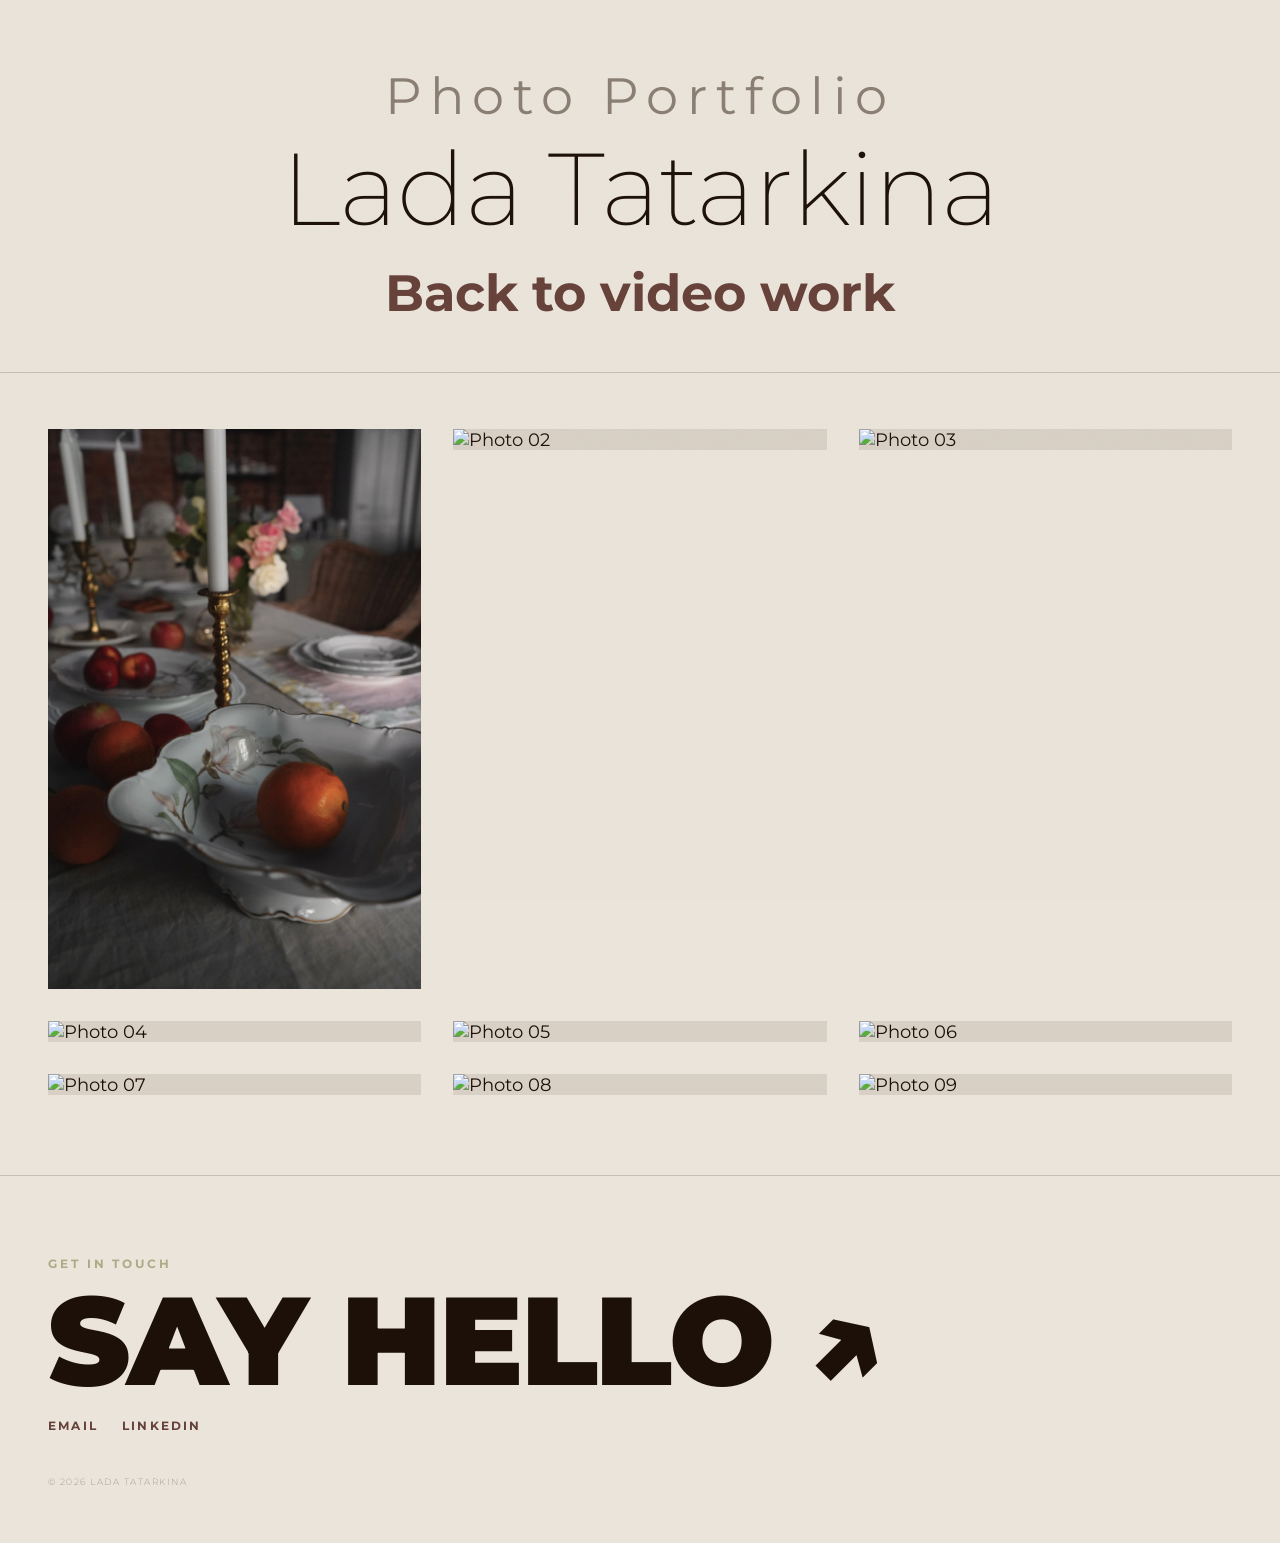
==== photos.html @ 864386ea "update" ====
<!DOCTYPE html>
<html lang="en">
<head>
  <meta charset="UTF-8" />
  <meta name="viewport" content="width=device-width, initial-scale=1.0" />
  <title>Your Name — Photo Editor</title>
  <link rel="preconnect" href="https://fonts.googleapis.com">
  <link href="https://fonts.googleapis.com/css2?family=Montserrat:ital,wght@0,200;0,400;0,700;0,900;1,200;1,400&display=swap" rel="stylesheet">
  <link rel="stylesheet" href="style.css">
</head>
<body>

  <!-- HERO -->
  <header class="hero">
    <p class="hero-eyebrow">Photo Portfolio</p>
    <h1 class="hero-name">Lada Tatarkina</h1>
    <p class="hero-link"><a href="index.html">Back to video work</a></p>
  </header>
  

  <!-- GALLERY -->
  <main class="gallery" id="work">

    <div class="grid-item reveal">
      <div class="thumb">
        <img src="A7_00603.JPG" alt="Photo 01">
      </div>
    </div>

    <div class="grid-item reveal">
      <div class="thumb">
                <img src="6279B204-A298-4025-993B-0469A9A086A4.jpg" alt="Photo 02">

      </div>
    </div>

    <div class="grid-item reveal">
      <div class="thumb">

        <img src="A7_09575.jpg" alt="Photo 03">
      </div>
    </div>

    <div class="grid-item reveal">
      <div class="thumb">
        <img src="IMG_4582.jpg" alt="Photo 04">
      </div>
    </div>

    <div class="grid-item reveal">
      <div class="thumb">
        <img src="IMG_9441.jpg" alt="Photo 05">
      </div>
    </div>

    <div class="grid-item reveal">
      <div class="thumb">
        <img src="65_03616.jpg" alt="Photo 06">
      </div>
    </div>

    <div class="grid-item reveal">
      <div class="thumb">
        <img src=" IMG_8262.jpg" alt="Photo 07">
      </div>
    </div>
       <div class="grid-item reveal">
      <div class="thumb">
        <img src=" IMG_0437.jpg" alt="Photo 08">
      </div>
    </div>
       <div class="grid-item reveal">
      <div class="thumb">
        <img src=" A7_09371.jpg" alt="Photo 09">
      </div>
    </div>

    
  </main>

  <!-- CONTACT -->
  <footer class="contact" id="contact">
    <div class="contact-inner">
      <p class="contact-label">Get in touch</p>
      <h2 class="contact-big">Say Hello ↗</h2>
      <div class="contact-links">
        <a href="mailto:ladatatarkina@email.com">Email</a>
        <a href="www.linkedin.com/in/lada-tatarkina-447020209" target="_blank">LinkedIn</a>
      </div>
    </div>
    <p class="footer-copy">© 2026 Lada Tatarkina</p>
  </footer>

  <script>
    const obs = new IntersectionObserver(entries => {
      entries.forEach(e => {
        if (e.isIntersecting) {
          e.target.classList.add('visible');
          obs.unobserve(e.target);
        }
      });
    }, { threshold: 0.05 });
    document.querySelectorAll('.reveal').forEach(el => obs.observe(el));
  </script>

</body>
</html>
---- style.css ----
*, *::before, *::after { box-sizing: border-box; margin: 0; padding: 0; }

:root {
  --bg:    #EAE4DA;
  --ember: #664139;
  --pear:  #AFA985;
  --ink:   #1c1008;
  --muted: #8a7e72;
  --rule:  #c8bfb3;
  --card:  #d8d0c5;
}

html {
  scroll-behavior: smooth;
  font-size: clamp(1rem, 1.4vw, 1.15rem);
}

body {
  background: var(--bg);
  color: var(--ink);
  font-family: 'Montserrat', sans-serif;
  font-weight: 400;
}

/* grain */
body::after {
  content: '';
  position: fixed; inset: 0;
  pointer-events: none;
  z-index: 999;
  opacity: 0.03;
  background-image: url("data:image/svg+xml,%3Csvg viewBox='0 0 512 512' xmlns='http://www.w3.org/2000/svg'%3E%3Cfilter id='n'%3E%3CfeTurbulence type='fractalNoise' baseFrequency='0.8' numOctaves='4' stitchTiles='stitch'/%3E%3C/filter%3E%3Crect width='100%25' height='100%25' filter='url(%23n)'/%3E%3C/svg%3E");
  background-size: 256px;
}

/* ── HERO ── */
.hero {
  padding: 64px 24px 48px;
  text-align: center;
  border-bottom: 1px solid var(--rule);
}

.hero-eyebrow {
  font-size: clamp(0.3rem, 4vw, 5rem);
  font-weight: 400;
  letter-spacing: 0.16em;
  color: var(--muted);
  text-transform: none;
  margin-bottom: 8px;
}

.hero-name {
  font-size: clamp(1.5rem, 8vw, 10rem);
  font-weight: 200;
  letter-spacing: -0.01em;
  color: var(--ink);
  line-height: 1.05;
}

/* ── GALLERY ── */
.gallery {
  padding: 40px 24px 64px;
  display: grid;
  gap: 32px;

  /* mobile: 1 column */
  grid-template-columns: 1fr;
}

/* tablet: 2 columns */
@media (min-width: 560px) {
  .gallery {
    grid-template-columns: repeat(2, 1fr);
    gap: 28px;
  }
}

/* desktop: 3 columns */
@media (min-width: 900px) {
  .gallery {
    grid-template-columns: repeat(3, 1fr);
    padding: 56px 48px 80px;
    gap: 32px;
  }
}

/* ── GRID ITEM ── */
.grid-item {
  display: flex;
  flex-direction: column;
  gap: 10px;
}

/* ── THUMBNAIL ── */
.thumb {
  position: relative;
  width: 100%;
  background: var(--card);
  overflow: hidden;
}

.thumb-ph {
  display: block;
  width: 100%;
  aspect-ratio: 16/9; /* fallback placeholder ratio */
  background: #cfc6ba;
  transition: background 0.2s;
}

.grid-item:hover .thumb-ph { background: #c2b9ac; }

.thumb iframe,
.thumb video,
.thumb img {
  display: block;
  width: 100%;
  height: auto;
  border: none;
  object-fit: cover;
}

.hero-link {
  margin-top: 18px;
}

.hero-link a {
  color: var(--ember);
  text-decoration: none;
  border-bottom: 1px solid transparent;
  padding-bottom: 2px;
  font-weight: 700;
  transition: border-color 0.15s;
    font-size: clamp(0.3rem, 4vw, 4rem);
}

.hero-link a:hover {
  border-color: var(--ember);
}

/* ── ITEM TITLE ── */
.item-title {
  font-size: clamp(0.78rem, 1vw, 0.92rem);
  font-weight: 400;
  letter-spacing: 0.06em;
  color: var(--ink);
}

.contact {
  border-top: 1px solid var(--rule);
  padding: 64px 24px 48px;
  display: flex;
  flex-direction: column;
  gap: 40px;
}

@media (min-width: 900px) {
  .contact { padding: 80px 48px 56px; }
}

.contact-inner {
  display: flex;
  flex-direction: column;
  gap: 12px;
}

.contact-label {
  font-size: clamp(0.68rem, 0.9vw, 0.78rem);
  font-weight: 700;
  letter-spacing: 0.24em;
  text-transform: uppercase;
  color: var(--pear);
}

.contact-big {
  font-size: clamp(2.4rem, 10vw, 7rem);
  font-weight: 900;
  text-transform: uppercase;
  line-height: 0.92;
  letter-spacing: -0.02em;
  color: var(--ink);
  cursor: default;
}

.contact-links {
  display: flex;
  gap: 24px;
  flex-wrap: wrap;
  margin-top: 8px;
}

.contact-links a {
  font-size: clamp(0.68rem, 0.9vw, 0.8rem);
  font-weight: 700;
  letter-spacing: 0.18em;
  text-transform: uppercase;
  color: var(--ember);
  text-decoration: none;
  border-bottom: 1px solid transparent;
  padding-bottom: 2px;
  transition: border-color 0.15s;
}
.contact-links a:hover { border-color: var(--ember); }

.footer-copy {
  font-size: 0.52rem;
  font-weight: 200;
  letter-spacing: 0.16em;
  text-transform: uppercase;
  color: var(--muted);
}

/* ── REVEAL ── */
.reveal {
  opacity: 0;
  transform: translateY(16px);
  transition: opacity 0.6s ease, transform 0.6s ease;
}
.reveal.visible {
  opacity: 1;
  transform: none;
}
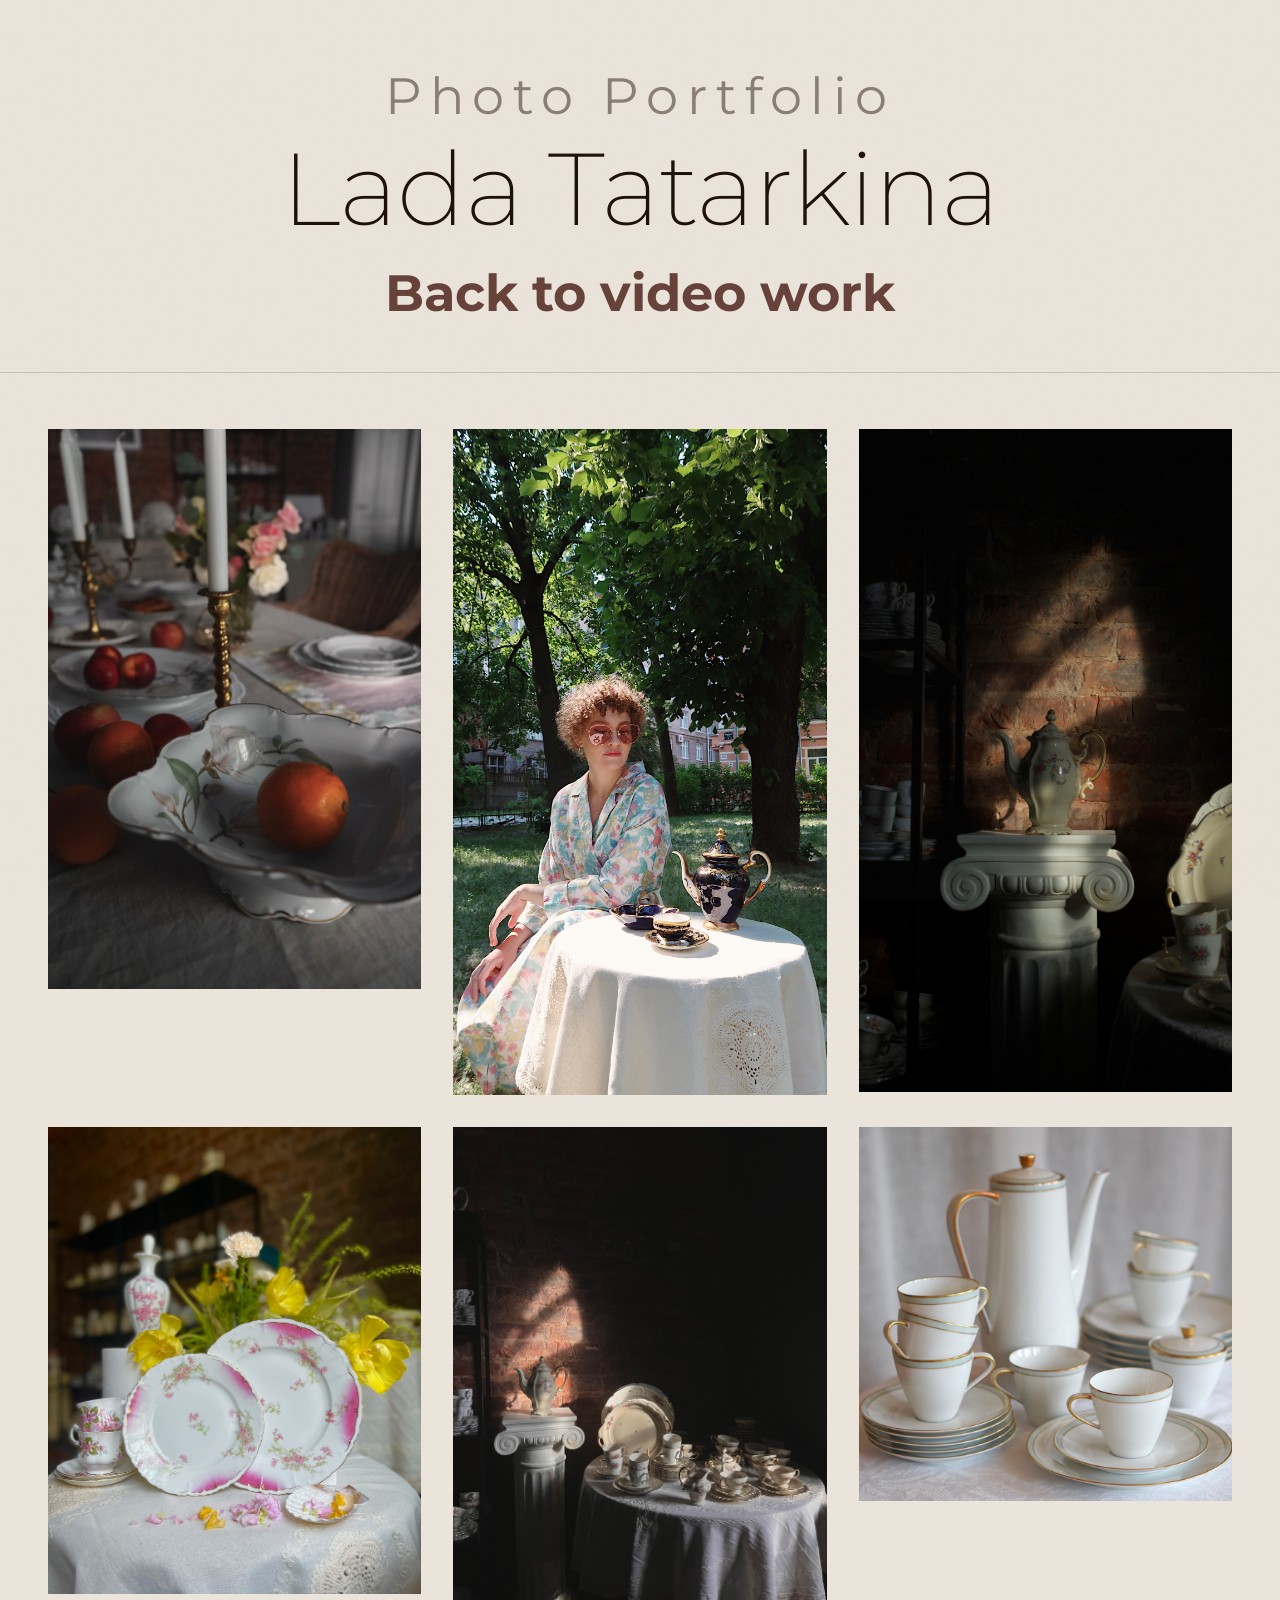
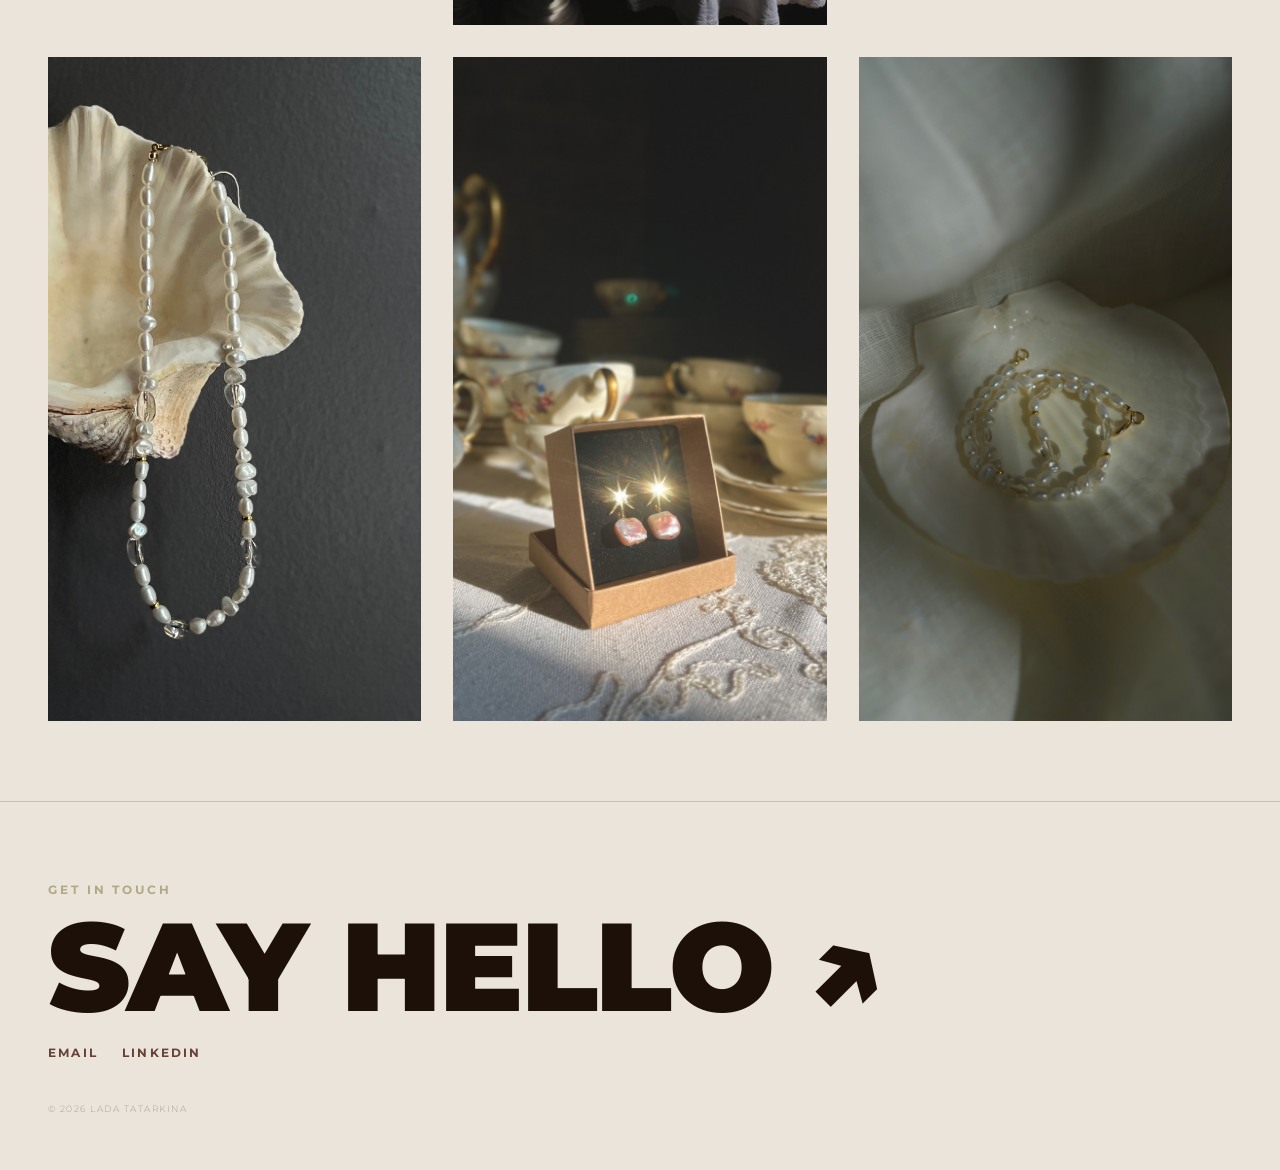
==== commit baaf1d87: "UPDATED PHOTOS" ====
--- a/photos.html
+++ b/photos.html
@@ -29,7 +29,7 @@
 
     <div class="grid-item reveal">
       <div class="thumb">
-                <img src="6279B204-A298-4025-993B-0469A9A086A4.jpg" alt="Photo 02">
+                <img src="6279B204-A298-4025-993B-0469A9A086A4.JPG" alt="Photo 02">
 
       </div>
     </div>
@@ -37,41 +37,41 @@
     <div class="grid-item reveal">
       <div class="thumb">
 
-        <img src="A7_09575.jpg" alt="Photo 03">
+        <img src="A7_09575.JPG" alt="Photo 03">
       </div>
     </div>
 
     <div class="grid-item reveal">
       <div class="thumb">
-        <img src="IMG_4582.jpg" alt="Photo 04">
+        <img src="IMG_4582.JPG" alt="Photo 04">
       </div>
     </div>
 
     <div class="grid-item reveal">
       <div class="thumb">
-        <img src="IMG_9441.jpg" alt="Photo 05">
+        <img src="IMG_9441.JPG" alt="Photo 05">
       </div>
     </div>
 
     <div class="grid-item reveal">
       <div class="thumb">
-        <img src="65_03616.jpg" alt="Photo 06">
+        <img src="65_03616.JPG" alt="Photo 06">
       </div>
     </div>
 
     <div class="grid-item reveal">
       <div class="thumb">
-        <img src=" IMG_8262.jpg" alt="Photo 07">
+        <img src=" IMG_8262.JPG" alt="Photo 07">
       </div>
     </div>
        <div class="grid-item reveal">
       <div class="thumb">
-        <img src=" IMG_0437.jpg" alt="Photo 08">
+        <img src=" IMG_0437.JPG" alt="Photo 08">
       </div>
     </div>
        <div class="grid-item reveal">
       <div class="thumb">
-        <img src=" A7_09371.jpg" alt="Photo 09">
+        <img src=" A7_09371.JPG" alt="Photo 09">
       </div>
     </div>
 
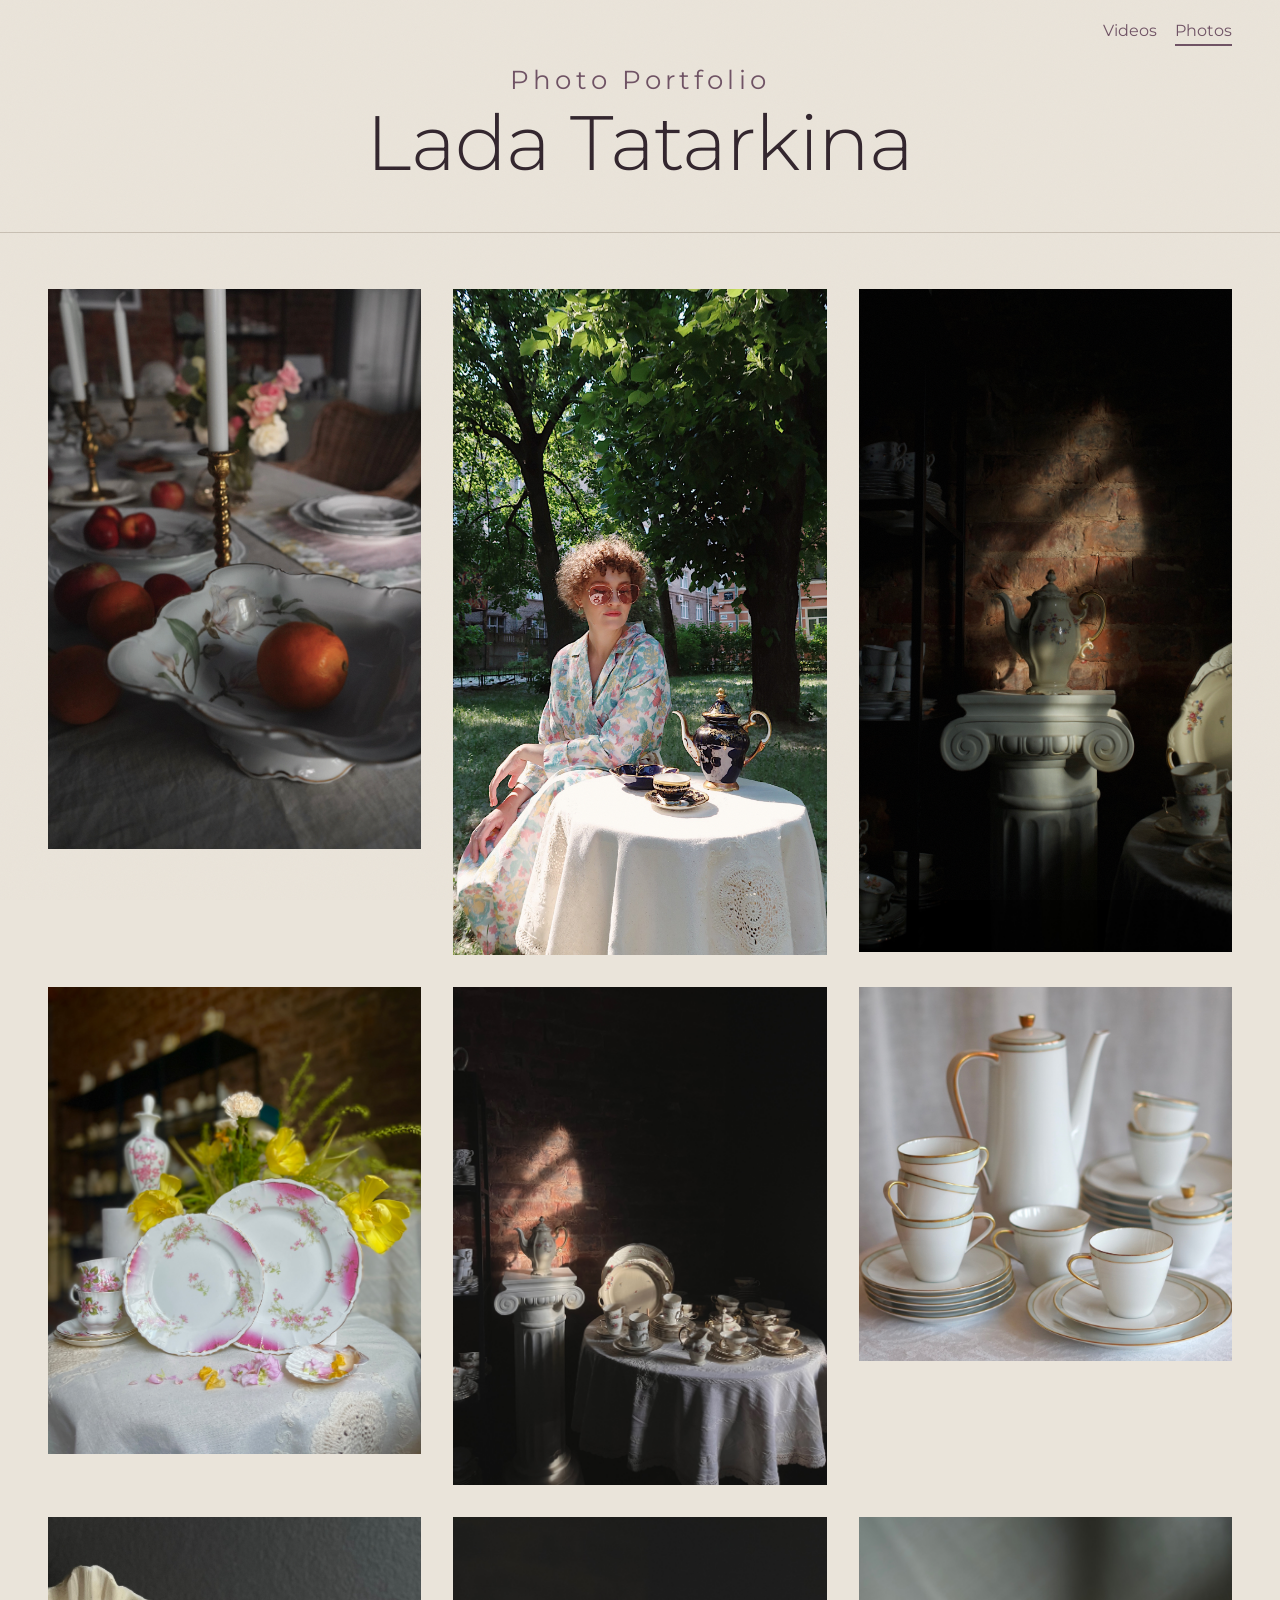
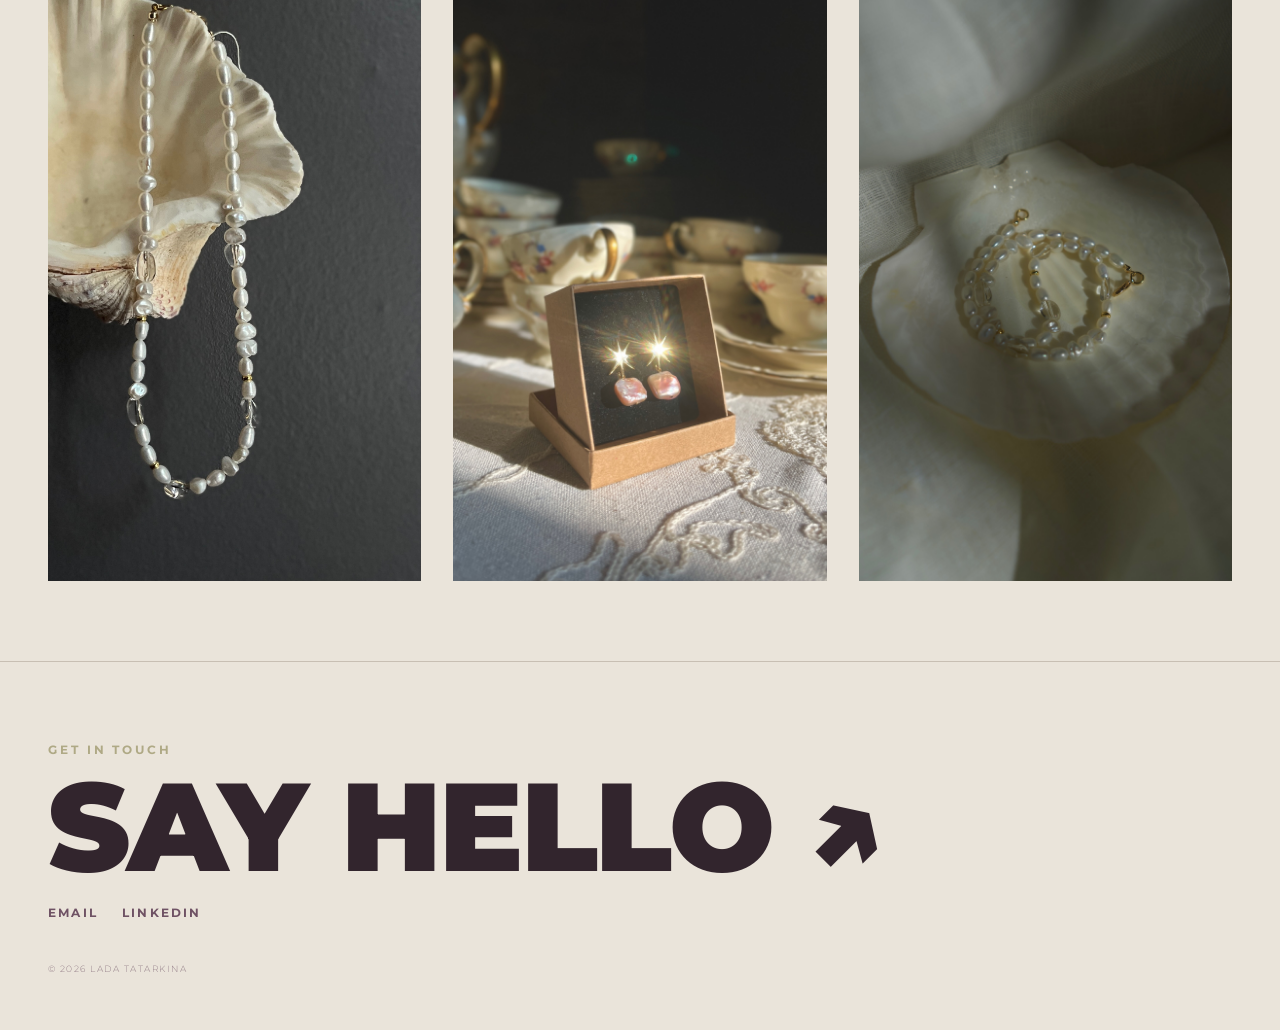
==== commit 3a07ab92: "update colors" ====
--- a/photos.html
+++ b/photos.html
@@ -14,7 +14,10 @@
   <header class="hero">
     <p class="hero-eyebrow">Photo Portfolio</p>
     <h1 class="hero-name">Lada Tatarkina</h1>
-    <p class="hero-link"><a href="index.html">Back to video work</a></p>
+    <nav class="hero-nav" aria-label="Primary">
+      <a href="index.html" class="nav-link">Videos</a>
+      <a href="photos.html" class="nav-link active">Photos</a>
+    </nav>
   </header>
   
 
--- a/style.css
+++ b/style.css
@@ -2,10 +2,10 @@
 
 :root {
   --bg:    #EAE4DA;
-  --ember: #664139;
+  --ember: #6f5264;
   --pear:  #AFA985;
-  --ink:   #1c1008;
-  --muted: #8a7e72;
+  --ink:   #32252d;
+  --muted: #6f5264;
   --rule:  #c8bfb3;
   --card:  #d8d0c5;
 }
@@ -39,9 +39,11 @@
   text-align: center;
   border-bottom: 1px solid var(--rule);
 }
+/* allow absolutely positioned nav inside hero */
+.hero { position: relative; }
 
 .hero-eyebrow {
-  font-size: clamp(0.3rem, 4vw, 5rem);
+  font-size: clamp(0.9rem, 2vw, 8rem);
   font-weight: 400;
   letter-spacing: 0.16em;
   color: var(--muted);
@@ -50,8 +52,8 @@
 }
 
 .hero-name {
-  font-size: clamp(1.5rem, 8vw, 10rem);
-  font-weight: 200;
+  font-size: clamp(2rem, 6vw, 10rem);
+  font-weight: 300;
   letter-spacing: -0.01em;
   color: var(--ink);
   line-height: 1.05;
@@ -119,22 +121,41 @@
   object-fit: cover;
 }
 
-.hero-link {
+.hero-nav {
   margin-top: 18px;
-}
-
-.hero-link a {
+  width: 100%;
+  display: flex;
+  gap: 18px;
+  justify-content: center; /* centered on mobile */
+}
+
+.hero-nav .nav-link {
   color: var(--ember);
   text-decoration: none;
-  border-bottom: 1px solid transparent;
-  padding-bottom: 2px;
-  font-weight: 700;
-  transition: border-color 0.15s;
-    font-size: clamp(0.3rem, 4vw, 4rem);
-}
-
-.hero-link a:hover {
+  border-bottom: 2px solid transparent;
+  padding-bottom: 4px;
+  font-weight: 400;
+  transition: border-color 0.15s, color 0.15s;
+  font-size: clamp(0.72rem, 1.8vw, 0.92rem);
+}
+
+.hero-nav .nav-link:hover {
   border-color: var(--ember);
+}
+
+.hero-nav .nav-link.active {
+  border-color: var(--ember);
+}
+
+@media (min-width: 900px) {
+  .hero-nav {
+    position: absolute;
+    top: 20px;
+    right: 48px;
+    width: auto;
+    margin-top: 0;
+    justify-content: flex-start;
+  }
 }
 
 /* ── ITEM TITLE ── */
